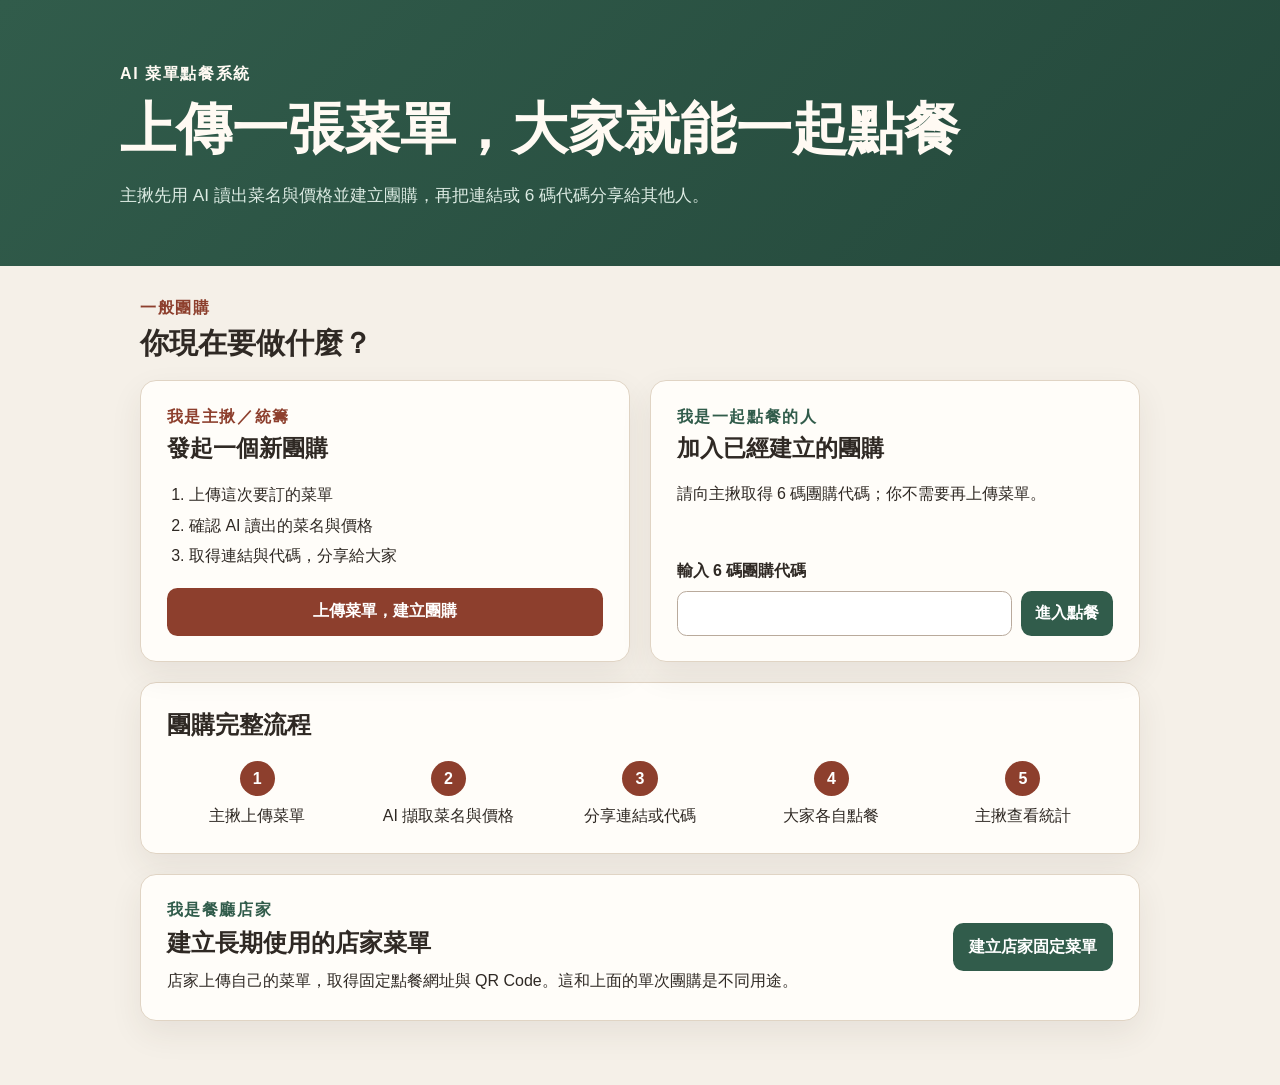
==== frontend/index.html @ 34c6fdcf "Prepare AI menu ordering app for deployment" ====
<!doctype html>
<html lang="zh-Hant">
  <head>
    <meta charset="utf-8">
    <meta name="viewport" content="width=device-width, initial-scale=1">
    <meta name="description" content="上傳菜單建立團購，或使用代碼加入點餐">
    <title>AI 菜單點餐系統</title>
    <link rel="stylesheet" href="/frontend/home.css">
    <script src="/frontend/home.js" defer></script>
  </head>
  <body>
    <header class="hero">
      <div class="hero-inner">
        <p class="eyebrow">AI 菜單點餐系統</p>
        <h1>上傳一張菜單，大家就能一起點餐</h1>
        <p>主揪先用 AI 讀出菜名與價格並建立團購，再把連結或 6 碼代碼分享給其他人。</p>
      </div>
    </header>

    <main class="page-shell">
      <section class="start-section" aria-labelledby="start-title">
        <div class="section-heading">
          <p>一般團購</p>
          <h2 id="start-title">你現在要做什麼？</h2>
        </div>

        <div class="mode-grid">
          <article class="mode-card organizer-card">
            <p class="mode-label">我是主揪／統籌</p>
            <h3>發起一個新團購</h3>
            <ol class="mini-flow">
              <li>上傳這次要訂的菜單</li>
              <li>確認 AI 讀出的菜名與價格</li>
              <li>取得連結與代碼，分享給大家</li>
            </ol>
            <a class="primary-action" href="/upload?mode=group">上傳菜單，建立團購</a>
          </article>

          <article id="join-group" class="mode-card participant-card">
            <p class="mode-label">我是一起點餐的人</p>
            <h3>加入已經建立的團購</h3>
            <p>請向主揪取得 6 碼團購代碼；你不需要再上傳菜單。</p>
            <form id="quick-join-form" class="quick-join" novalidate>
              <label for="quick-group-code">輸入 6 碼團購代碼</label>
              <div>
                <input id="quick-group-code" maxlength="6" autocomplete="off" required>
                <button type="submit">進入點餐</button>
              </div>
              <p id="quick-join-status" role="status" hidden></p>
            </form>
          </article>
        </div>
      </section>

      <section class="shared-flow" aria-labelledby="group-flow-title">
        <h2 id="group-flow-title">團購完整流程</h2>
        <div class="flow-steps">
          <p><strong>1</strong><span>主揪上傳菜單</span></p>
          <p><strong>2</strong><span>AI 擷取菜名與價格</span></p>
          <p><strong>3</strong><span>分享連結或代碼</span></p>
          <p><strong>4</strong><span>大家各自點餐</span></p>
          <p><strong>5</strong><span>主揪查看統計</span></p>
        </div>
      </section>

      <section class="store-section" aria-labelledby="store-title">
        <div>
          <p class="mode-label">我是餐廳店家</p>
          <h2 id="store-title">建立長期使用的店家菜單</h2>
          <p>店家上傳自己的菜單，取得固定點餐網址與 QR Code。這和上面的單次團購是不同用途。</p>
        </div>
        <a class="store-action" href="/upload?mode=store">建立店家固定菜單</a>
      </section>

    </main>
  </body>
</html>
---- frontend/home.css ----
:root {
  color-scheme: light;
  font-family: "Microsoft JhengHei", sans-serif;
  color: #2f2924;
  background: #f5f0e8;
}

* { box-sizing: border-box; }
body { margin: 0; min-height: 100vh; }

.hero {
  padding: 4rem 1.25rem 3.5rem;
  color: #fffaf3;
  background: linear-gradient(135deg, #315c4b, #24483b);
}

.hero-inner,
.page-shell { width: min(100%, 1040px); margin: 0 auto; }
.hero h1, .hero p { margin: 0; }
.hero h1 { margin: 0.45rem 0 0.8rem; font-size: clamp(2rem, 6vw, 3.5rem); }
.hero p:last-child { max-width: 720px; color: #dcebe3; font-size: 1.08rem; line-height: 1.7; }

.eyebrow,
.mode-label,
.section-heading p { font-weight: 900; letter-spacing: 0.1em; }
.page-shell { padding: 2rem 1.25rem 4rem; }
.section-heading { margin-bottom: 1rem; }
.section-heading p, .section-heading h2 { margin: 0; }
.section-heading p { color: #8d3f2d; }
.section-heading h2 { margin-top: 0.3rem; font-size: 1.8rem; }

.mode-grid { display: grid; grid-template-columns: repeat(2, minmax(0, 1fr)); gap: 1.25rem; }
.mode-card,
.shared-flow,
.store-section {
  padding: 1.6rem;
  border: 1px solid #e0d4c4;
  border-radius: 1rem;
  background: #fffdf9;
  box-shadow: 0 0.8rem 2rem rgba(70, 45, 32, 0.08);
}

.mode-card { display: flex; flex-direction: column; }
.mode-card h3, .mode-label { margin: 0; }
.mode-card h3 { margin-top: 0.35rem; font-size: 1.45rem; }
.mode-card > p:not(.mode-label) { line-height: 1.7; }
.organizer-card .mode-label { color: #8d3f2d; }
.participant-card .mode-label, .store-section .mode-label { color: #315c4b; }
.mini-flow { flex: 1; padding-left: 1.4rem; line-height: 1.9; }

.primary-action,
.store-action,
.quick-join button {
  border: 0;
  border-radius: 0.65rem;
  color: #fff;
  font: inherit;
  font-weight: 900;
  text-align: center;
  text-decoration: none;
  cursor: pointer;
}
.primary-action { display: block; padding: 0.85rem 1rem; background: #8d3f2d; }

.quick-join { display: grid; gap: 0.55rem; margin-top: auto; }
.quick-join label { font-weight: 900; }
.quick-join > div { display: grid; grid-template-columns: minmax(0, 1fr) auto; gap: 0.55rem; }
.quick-join input { min-width: 0; min-height: 2.8rem; border: 1px solid #b9aa9c; border-radius: 0.6rem; padding: 0.6rem 0.75rem; font: inherit; text-transform: uppercase; }
.quick-join input:focus { border-color: #315c4b; outline: 3px solid rgba(49, 92, 75, 0.17); }
.quick-join button { padding: 0.65rem 0.9rem; background: #315c4b; }
.quick-join p { margin: 0; color: #a02f23; font-weight: 700; }

.shared-flow { margin-top: 1.25rem; }
.shared-flow h2 { margin-top: 0; }
.flow-steps { display: grid; grid-template-columns: repeat(5, minmax(0, 1fr)); gap: 0.65rem; }
.flow-steps p { display: grid; gap: 0.5rem; margin: 0; text-align: center; line-height: 1.45; }
.flow-steps strong { display: grid; place-items: center; width: 2.2rem; height: 2.2rem; margin: 0 auto; border-radius: 50%; color: #fff; background: #8d3f2d; }

.store-section { display: grid; grid-template-columns: minmax(0, 1fr) auto; align-items: center; gap: 1.5rem; margin-top: 1.25rem; }
.store-section h2, .store-section p { margin: 0; }
.store-section h2 { margin: 0.35rem 0 0.55rem; }
.store-section p:last-child { max-width: 680px; line-height: 1.65; }
.store-action { padding: 0.85rem 1rem; background: #315c4b; }
@media (max-width: 760px) {
  .mode-grid, .store-section { grid-template-columns: 1fr; }
  .flow-steps { grid-template-columns: 1fr; }
  .flow-steps p { grid-template-columns: auto 1fr; align-items: center; text-align: left; }
  .flow-steps strong { margin: 0; }
  .hero { padding-top: 3rem; }
}

@media (max-width: 420px) {
  .quick-join > div { grid-template-columns: 1fr; }
}
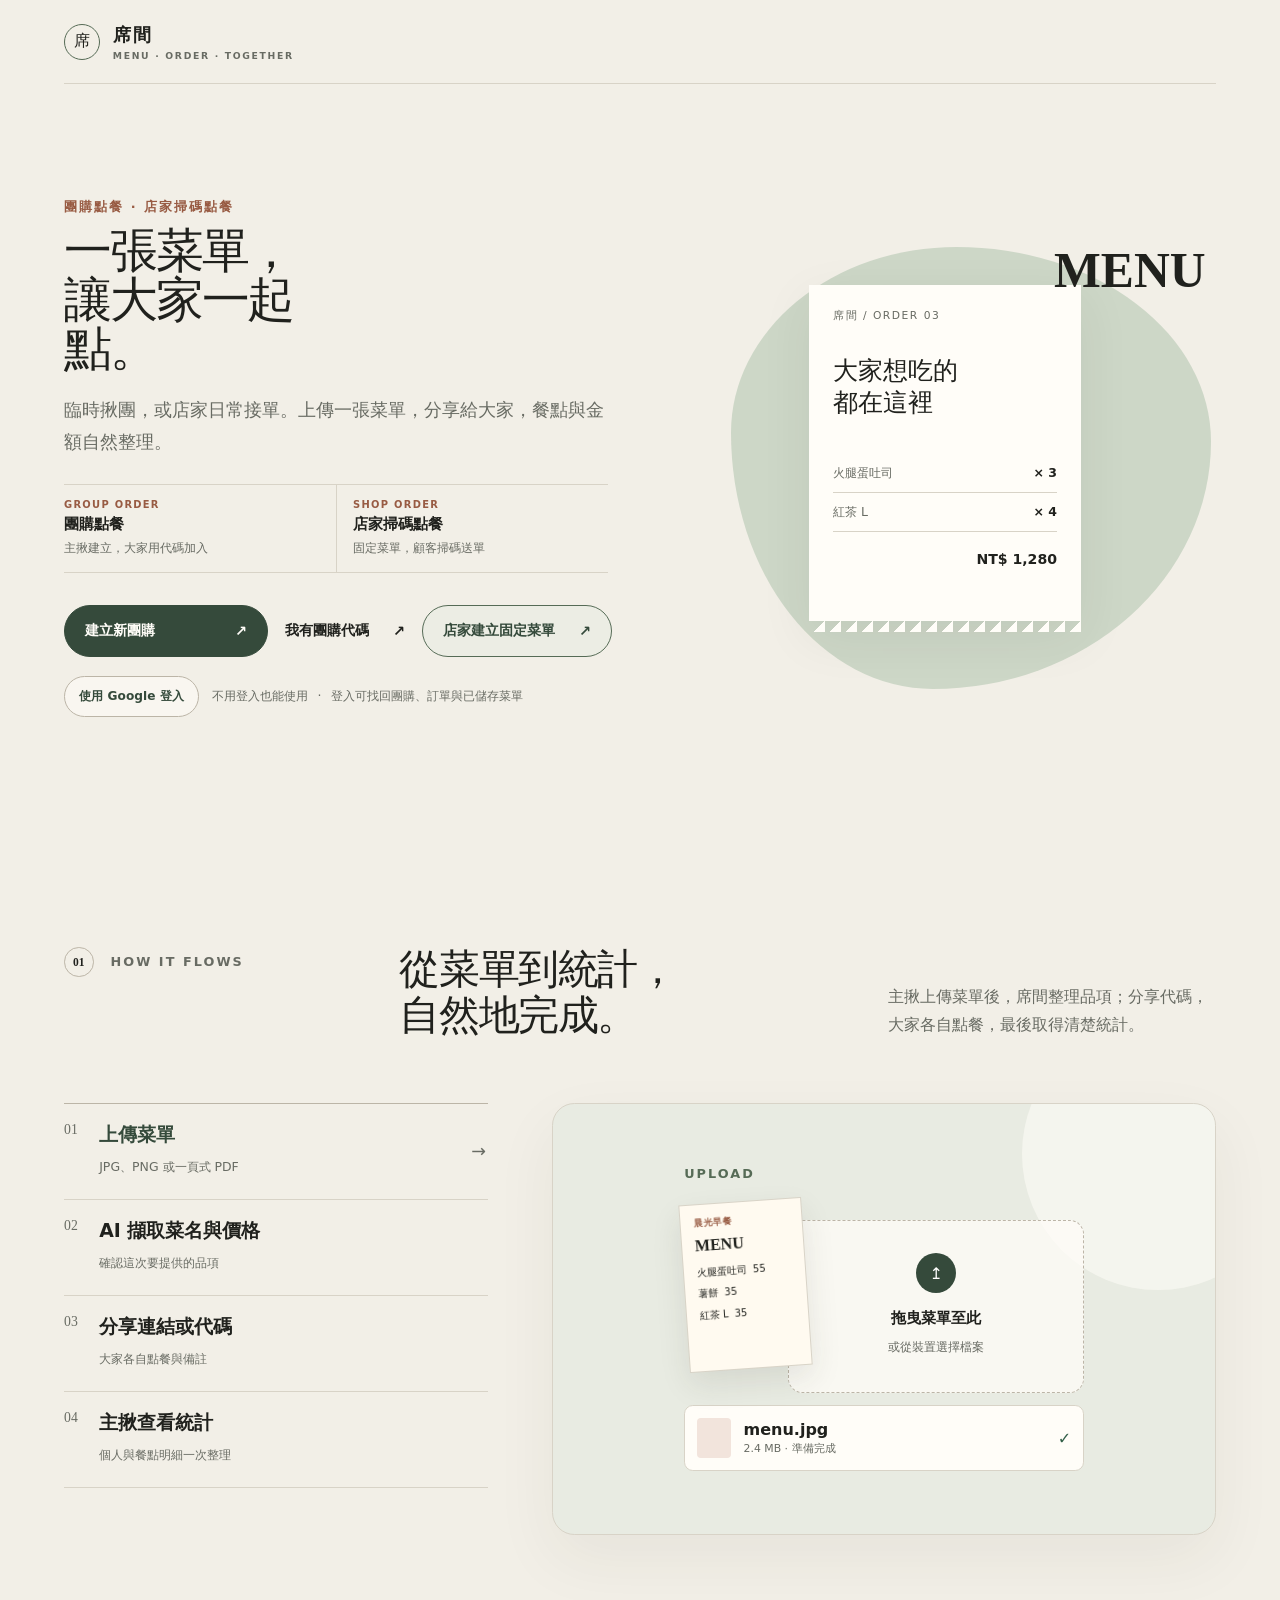
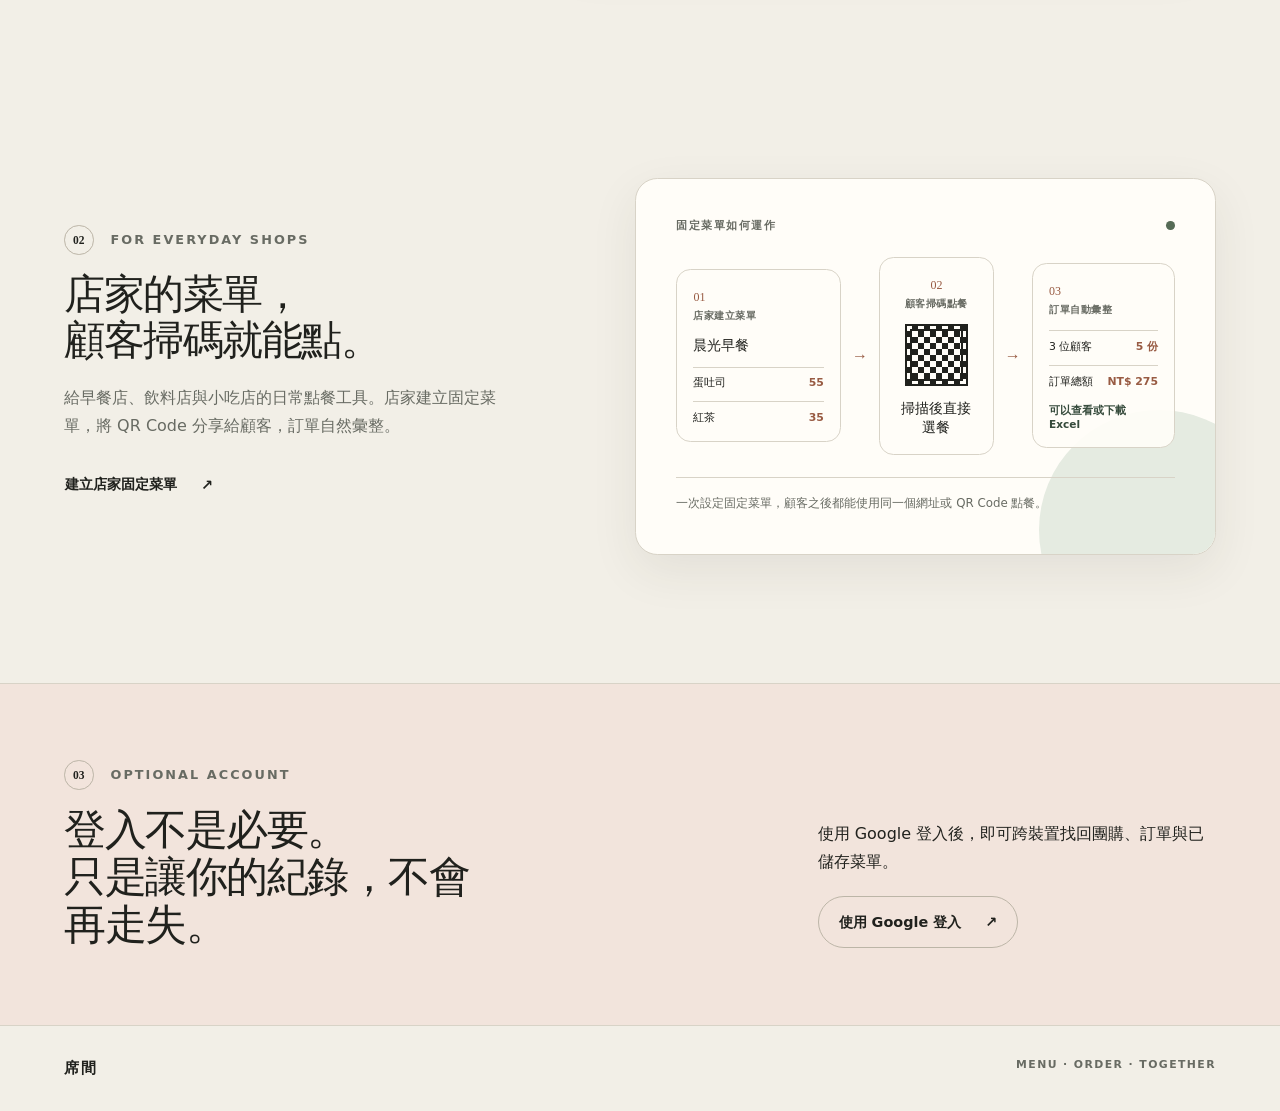
==== commit 48e5136d: "Add optional accounts and brand experience" ====
--- a/frontend/index.html
+++ b/frontend/index.html
@@ -3,75 +3,223 @@
   <head>
     <meta charset="utf-8">
     <meta name="viewport" content="width=device-width, initial-scale=1">
-    <meta name="description" content="上傳菜單建立團購，或使用代碼加入點餐">
-    <title>AI 菜單點餐系統</title>
-    <link rel="stylesheet" href="/frontend/home.css">
-    <script src="/frontend/home.js" defer></script>
+    <meta name="description" content="席間：上傳菜單建立團購，或使用代碼加入點餐">
+    <title>席間｜MENU · ORDER · TOGETHER</title>
+    <link rel="stylesheet" href="/frontend/design-system.css?v=20260811-1">
+    <link rel="stylesheet" href="/frontend/home.css?v=20260811-5">
+    <script src="/frontend/home.js?v=20260811-3" defer></script>
+    <script src="/frontend/auth.js?v=20260811-1" type="module"></script>
   </head>
   <body>
-    <header class="hero">
-      <div class="hero-inner">
-        <p class="eyebrow">AI 菜單點餐系統</p>
-        <h1>上傳一張菜單，大家就能一起點餐</h1>
-        <p>主揪先用 AI 讀出菜名與價格並建立團購，再把連結或 6 碼代碼分享給其他人。</p>
+    <header class="home-hero">
+      <nav class="home-nav ds-container" aria-label="首頁導覽">
+        <a class="brand" href="/" aria-label="席間首頁">
+          <span class="brand-mark" aria-hidden="true">席</span>
+          <span class="brand-name">席間<small>MENU · ORDER · TOGETHER</small></span>
+        </a>
+        <div id="auth-nav" class="auth-nav" aria-label="帳號功能" hidden>
+          <button id="auth-open-button" class="nav-link auth-button" type="button">登入</button>
+          <div id="auth-user-menu" class="auth-user-menu" hidden>
+            <span id="auth-user-name"></span>
+            <a class="nav-link" href="/me/groups">我的團購</a>
+            <a class="nav-link" href="/me/orders">我的訂單</a>
+            <a class="nav-link" href="/me/menus">我的菜單</a>
+            <button id="auth-sign-out-button" class="nav-link auth-button" type="button">登出</button>
+          </div>
+        </div>
+      </nav>
+
+      <div class="hero-stage ds-container">
+        <div class="hero-copy reveal">
+          <p class="eyebrow">團購點餐 · 店家掃碼點餐</p>
+          <h1>一張菜單，<br>讓大家一起點。</h1>
+          <p class="hero-lead">臨時揪團，或店家日常接單。上傳一張菜單，分享給大家，餐點與金額自然整理。</p>
+          <div class="hero-use-cases" aria-label="席間的兩種使用方式">
+            <p><span>GROUP ORDER</span><strong>團購點餐</strong><small>主揪建立，大家用代碼加入</small></p>
+            <p><span>SHOP ORDER</span><strong>店家掃碼點餐</strong><small>固定菜單，顧客掃碼送單</small></p>
+          </div>
+          <div class="hero-actions">
+            <a class="cta primary" data-magnetic href="/upload?mode=group">
+              <span>建立新團購</span><i aria-hidden="true">↗</i>
+            </a>
+            <button class="cta text-link" type="button" data-open-join><span>我有團購代碼</span><i aria-hidden="true">↗</i></button>
+            <a class="cta store-entry" href="/upload?mode=store"><span>店家建立固定菜單</span><i aria-hidden="true">↗</i></a>
+          </div>
+          <span class="organizer-label">我是主揪／統籌</span>
+          <div class="hero-account-row">
+            <button class="hero-login-trigger" type="button" data-open-auth>使用 Google 登入</button>
+            <p class="account-hint">不用登入也能使用 <span aria-hidden="true">·</span> 登入可找回團購、訂單與已儲存菜單</p>
+          </div>
+        </div>
+
+        <div class="hero-orbit" aria-hidden="true" data-parallax-root>
+          <div class="organic-shape" data-depth="0.35"></div>
+          <div class="receipt" data-depth="0.75">
+            <p>席間 / ORDER 03</p>
+            <strong>大家想吃的<br>都在這裡</strong>
+            <span class="receipt-row">火腿蛋吐司 <b>× 3</b></span>
+            <span class="receipt-row">紅茶 L <b>× 4</b></span>
+            <span class="receipt-total">NT$ 1,280</span>
+          </div>
+          <span class="orbit-word word-menu" data-depth="0.95">MENU</span>
+        </div>
       </div>
     </header>
 
-    <main class="page-shell">
-      <section class="start-section" aria-labelledby="start-title">
+    <main>
+      <section class="process ds-container reveal" aria-labelledby="process-title">
         <div class="section-heading">
-          <p>一般團購</p>
-          <h2 id="start-title">你現在要做什麼？</h2>
-        </div>
-
-        <div class="mode-grid">
-          <article class="mode-card organizer-card">
-            <p class="mode-label">我是主揪／統籌</p>
-            <h3>發起一個新團購</h3>
-            <ol class="mini-flow">
-              <li>上傳這次要訂的菜單</li>
-              <li>確認 AI 讀出的菜名與價格</li>
-              <li>取得連結與代碼，分享給大家</li>
-            </ol>
-            <a class="primary-action" href="/upload?mode=group">上傳菜單，建立團購</a>
-          </article>
-
-          <article id="join-group" class="mode-card participant-card">
-            <p class="mode-label">我是一起點餐的人</p>
-            <h3>加入已經建立的團購</h3>
-            <p>請向主揪取得 6 碼團購代碼；你不需要再上傳菜單。</p>
-            <form id="quick-join-form" class="quick-join" novalidate>
-              <label for="quick-group-code">輸入 6 碼團購代碼</label>
-              <div>
-                <input id="quick-group-code" maxlength="6" autocomplete="off" required>
-                <button type="submit">進入點餐</button>
-              </div>
-              <p id="quick-join-status" role="status" hidden></p>
-            </form>
-          </article>
+          <p class="section-index"><span>01</span> HOW IT FLOWS</p>
+          <h2 id="process-title">從菜單到統計，<br>自然地完成。</h2>
+          <p>主揪上傳菜單後，席間整理品項；分享代碼，大家各自點餐，最後取得清楚統計。</p>
+        </div>
+
+        <div class="flow-experience">
+          <div class="flow-tabs" role="tablist" aria-label="團購建立流程">
+            <button id="flow-tab-1" class="flow-tab is-active" type="button" role="tab" aria-selected="true" aria-controls="flow-panel-1" data-flow-step="1">
+              <span>01</span><strong>上傳菜單</strong><small>JPG、PNG 或一頁式 PDF</small>
+            </button>
+            <button id="flow-tab-2" class="flow-tab" type="button" role="tab" aria-selected="false" aria-controls="flow-panel-2" data-flow-step="2" tabindex="-1">
+              <span>02</span><strong>AI 擷取菜名與價格</strong><small>確認這次要提供的品項</small>
+            </button>
+            <button id="flow-tab-3" class="flow-tab" type="button" role="tab" aria-selected="false" aria-controls="flow-panel-3" data-flow-step="3" tabindex="-1">
+              <span>03</span><strong>分享連結或代碼</strong><small>大家各自點餐與備註</small>
+            </button>
+            <button id="flow-tab-4" class="flow-tab" type="button" role="tab" aria-selected="false" aria-controls="flow-panel-4" data-flow-step="4" tabindex="-1">
+              <span>04</span><strong>主揪查看統計</strong><small>個人與餐點明細一次整理</small>
+            </button>
+          </div>
+
+          <div class="flow-preview" aria-live="polite">
+            <article id="flow-panel-1" class="flow-panel is-active" role="tabpanel" aria-labelledby="flow-tab-1" data-flow-panel="1">
+              <p class="preview-label">UPLOAD</p>
+              <div class="demo-upload-stage">
+                <div class="virtual-menu virtual-menu--incoming">
+                  <small>晨光早餐</small>
+                  <strong>MENU</strong>
+                  <span>火腿蛋吐司&nbsp;&nbsp;55</span>
+                  <span>薯餅&nbsp;&nbsp;35</span>
+                  <span>紅茶 L&nbsp;&nbsp;35</span>
+                </div>
+                <div class="mini-drop">
+                  <span class="mini-file-icon" aria-hidden="true">↥</span>
+                  <strong>拖曳菜單至此</strong>
+                  <span>或從裝置選擇檔案</span>
+                </div>
+              </div>
+              <div class="mini-file"><i aria-hidden="true"></i><span><strong>menu.jpg</strong><small>2.4 MB · 準備完成</small></span><b>✓</b></div>
+            </article>
+
+            <article id="flow-panel-2" class="flow-panel" role="tabpanel" aria-labelledby="flow-tab-2" data-flow-panel="2" hidden>
+              <p class="preview-label">MENU, SORTED</p>
+              <div class="recognition-demo">
+                <div class="virtual-menu virtual-menu--scan">
+                  <small>晨光早餐</small><strong>MENU</strong>
+                  <span>火腿蛋吐司&nbsp;&nbsp;55</span><span>薯餅&nbsp;&nbsp;35</span><span>紅茶 L&nbsp;&nbsp;35</span>
+                  <i aria-hidden="true"></i>
+                </div>
+                <div class="mini-menu">
+                  <strong>早餐</strong>
+                  <p><span>火腿蛋吐司</span><b>NT$ 55</b></p>
+                  <p><span>薯餅</span><b>NT$ 35</b></p>
+                  <p><span>紅茶 L</span><b>NT$ 35</b></p>
+                </div>
+              </div>
+              <span class="preview-status"><i aria-hidden="true"></i><span class="status-reading">擷取中</span><span class="status-done">整理完成</span></span>
+            </article>
+
+            <article id="flow-panel-3" class="flow-panel" role="tabpanel" aria-labelledby="flow-tab-3" data-flow-panel="3" hidden>
+              <p class="preview-label">READY TO SHARE</p>
+              <div class="mini-share">
+                <div><small>團購代碼</small><strong>AB12CD</strong><button class="demo-copy" type="button" data-demo-copy>複製分享連結</button></div>
+                <div class="mini-qr" aria-label="QR Code 示意圖"><i></i><i></i><i></i><i></i><i></i><i></i><i></i><i></i><i></i></div>
+              </div>
+              <p class="share-note">一個代碼，讓每個人從自己的手機加入。</p>
+            </article>
+
+            <article id="flow-panel-4" class="flow-panel" role="tabpanel" aria-labelledby="flow-tab-4" data-flow-panel="4" hidden>
+              <p class="preview-label">ORDER SUMMARY</p>
+              <div class="mini-metrics">
+                <p><strong>12</strong><span>PEOPLE</span></p>
+                <p><strong>23</strong><span>ITEMS</span></p>
+                <p><strong>1,860</strong><span>NT$</span></p>
+              </div>
+              <div class="mini-summary"><p><span>火腿蛋吐司</span><b>6</b></p><p><span>紅茶</span><b>9</b></p><p><span>薯餅</span><b>4</b></p></div>
+            </article>
+          </div>
         </div>
       </section>
 
-      <section class="shared-flow" aria-labelledby="group-flow-title">
-        <h2 id="group-flow-title">團購完整流程</h2>
-        <div class="flow-steps">
-          <p><strong>1</strong><span>主揪上傳菜單</span></p>
-          <p><strong>2</strong><span>AI 擷取菜名與價格</span></p>
-          <p><strong>3</strong><span>分享連結或代碼</span></p>
-          <p><strong>4</strong><span>大家各自點餐</span></p>
-          <p><strong>5</strong><span>主揪查看統計</span></p>
+      <section class="store-section ds-container reveal" aria-labelledby="store-title">
+        <div class="store-copy">
+          <p class="section-index"><span>02</span> FOR EVERYDAY SHOPS</p>
+          <h2 id="store-title">店家的菜單，<br>顧客掃碼就能點。</h2>
+          <p>給早餐店、飲料店與小吃店的日常點餐工具。店家建立固定菜單，將 QR Code 分享給顧客，訂單自然彙整。</p>
+          <a class="cta text-link" href="/upload?mode=store"><span>建立店家固定菜單</span><i aria-hidden="true">↗</i></a>
+        </div>
+        <div class="store-mockup" data-spatial-root aria-label="店家先建立固定菜單，顧客掃碼點餐，系統再彙整訂單的流程示意">
+          <div class="store-mockup-head"><span>固定菜單如何運作</span><i aria-hidden="true"></i></div>
+          <div class="store-journey">
+            <article class="store-step store-step-menu" data-depth="0.35">
+              <span>01</span><small>店家建立菜單</small>
+              <strong>晨光早餐</strong>
+              <p><i>蛋吐司</i><b>55</b></p><p><i>紅茶</i><b>35</b></p>
+            </article>
+            <span class="store-flow-arrow" aria-hidden="true">→</span>
+            <article class="store-step store-step-scan" data-depth="0.65">
+              <span>02</span><small>顧客掃碼點餐</small>
+              <div class="store-qr" aria-hidden="true"></div>
+              <strong>掃描後直接選餐</strong>
+            </article>
+            <span class="store-flow-arrow" aria-hidden="true">→</span>
+            <article class="store-step store-step-orders" data-depth="0.9">
+              <span>03</span><small>訂單自動彙整</small>
+              <p><i>3 位顧客</i><b>5 份</b></p>
+              <p><i>訂單總額</i><b>NT$ 275</b></p>
+              <strong>可以查看或下載 Excel</strong>
+            </article>
+          </div>
+          <p class="store-stage-caption">一次設定固定菜單，顧客之後都能使用同一個網址或 QR Code 點餐。</p>
         </div>
       </section>
 
-      <section class="store-section" aria-labelledby="store-title">
-        <div>
-          <p class="mode-label">我是餐廳店家</p>
-          <h2 id="store-title">建立長期使用的店家菜單</h2>
-          <p>店家上傳自己的菜單，取得固定點餐網址與 QR Code。這和上面的單次團購是不同用途。</p>
-        </div>
-        <a class="store-action" href="/upload?mode=store">建立店家固定菜單</a>
+      <section class="account-value reveal">
+        <div class="ds-container account-layout">
+          <div>
+            <p class="section-index"><span>03</span> OPTIONAL ACCOUNT</p>
+            <h2>登入不是必要。<br>只是讓你的紀錄，不會再走失。</h2>
+          </div>
+          <div class="account-detail">
+            <p>使用 Google 登入後，即可跨裝置找回團購、訂單與已儲存菜單。</p>
+            <button class="cta account-login-trigger" type="button" data-open-auth><span>使用 Google 登入</span><i aria-hidden="true">↗</i></button>
+          </div>
+        </div>
       </section>
-
     </main>
+
+    <footer class="home-footer ds-container">
+      <span>席間</span><span>MENU · ORDER · TOGETHER</span>
+    </footer>
+
+    <dialog id="quick-join-dialog" class="quick-join-dialog" aria-labelledby="quick-join-title">
+      <form method="dialog"><button class="dialog-close" aria-label="關閉團購代碼輸入視窗" value="cancel">×</button></form>
+      <p class="section-kicker">JOIN A GROUP</p>
+      <h2 id="quick-join-title">輸入代碼，直接點餐。</h2>
+      <p>我是一起點餐的人，不需要再次上傳菜單。</p>
+      <form id="quick-join-form" class="quick-join" novalidate>
+        <label for="quick-group-code">6 碼團購代碼</label>
+        <div><input id="quick-group-code" maxlength="6" autocomplete="off" required placeholder="例如 KF3DYZ"><button type="submit">進入團購 <span aria-hidden="true">↗</span></button></div>
+        <p id="quick-join-status" role="status" hidden></p>
+      </form>
+    </dialog>
+
+    <dialog id="auth-dialog" class="auth-dialog" aria-labelledby="auth-dialog-title">
+      <form method="dialog"><button class="auth-dialog-close" aria-label="關閉登入視窗" value="cancel">×</button></form>
+      <p class="section-kicker">WELCOME BACK</p>
+      <h2 id="auth-dialog-title">登入帳號</h2>
+      <p>登入後可跨裝置找回資料；現在不登入也能繼續使用原本功能。</p>
+      <button id="auth-google-button" class="google-sign-in" type="button">使用 Google 帳號繼續</button>
+      <p id="auth-status" class="auth-status" role="status" hidden></p>
+    </dialog>
   </body>
 </html>
--- a/frontend/design-system.css
+++ b/frontend/design-system.css
@@ -0,0 +1,96 @@
+:root {
+  color-scheme: light;
+  --color-bg: #f2efe7;
+  --color-surface: #faf8f2;
+  --color-surface-raised: #fffdf8;
+  --color-text: #20211d;
+  --color-muted: #686b63;
+  --color-line: #d8d3c7;
+  --color-line-strong: #bcb5a7;
+  --color-accent: #566b56;
+  --color-accent-strong: #354a3b;
+  --color-accent-soft: #e5ebe1;
+  --color-warm: #985b43;
+  --color-warm-soft: #f2e4dc;
+  --color-danger: #9a3f34;
+  --color-success: #315f48;
+  --font-sans: "Microsoft JhengHei", "PingFang TC", system-ui, sans-serif;
+  --font-serif: Georgia, "Noto Serif TC", serif;
+  --text-display: clamp(2.65rem, 8vw, 6.5rem);
+  --text-heading: clamp(2rem, 5vw, 3.6rem);
+  --text-title: clamp(1.35rem, 3vw, 1.8rem);
+  --text-body: 1rem;
+  --text-caption: 0.82rem;
+  --space-1: 0.25rem;
+  --space-2: 0.5rem;
+  --space-3: 0.75rem;
+  --space-4: 1rem;
+  --space-5: 1.5rem;
+  --space-6: 2rem;
+  --space-7: 3rem;
+  --space-8: 4.5rem;
+  --radius-sm: 0.55rem;
+  --radius-md: 0.9rem;
+  --radius-lg: 1.4rem;
+  --radius-pill: 999px;
+  --shadow-soft: 0 1rem 3rem rgba(49, 45, 37, 0.08);
+  --container: 72rem;
+  --container-narrow: 54rem;
+  --page-padding: clamp(1rem, 4vw, 2.5rem);
+  --motion-fast: 140ms;
+  --motion-normal: 280ms;
+  --motion-slow: 760ms;
+  --ease-standard: cubic-bezier(0.2, 0.75, 0.25, 1);
+  font-family: var(--font-sans);
+  color: var(--color-text);
+  background: var(--color-bg);
+}
+
+*, *::before, *::after { box-sizing: border-box; }
+html { scroll-behavior: smooth; }
+body { margin: 0; min-height: 100vh; background: var(--color-bg); }
+button, input, select, textarea { font: inherit; }
+button, a, input, select, textarea { -webkit-tap-highlight-color: transparent; }
+:focus-visible { outline: 3px solid color-mix(in srgb, var(--color-accent) 65%, white); outline-offset: 3px; }
+[hidden] { display: none !important; }
+
+.ds-container { width: min(100% - (2 * var(--page-padding)), var(--container)); margin-inline: auto; }
+.ds-container--narrow { max-width: var(--container-narrow); }
+.ds-surface, .ds-card { border: 1px solid var(--color-line); background: var(--color-surface); }
+.ds-surface { border-radius: var(--radius-lg); padding: clamp(1.25rem, 4vw, 2.5rem); }
+.ds-card { border-radius: var(--radius-md); padding: var(--space-5); }
+.ds-badge { display: inline-flex; align-items: center; min-height: 1.8rem; padding: 0.2rem 0.7rem; border-radius: var(--radius-pill); color: var(--color-accent-strong); background: var(--color-accent-soft); font-size: var(--text-caption); font-weight: 800; }
+
+.ds-button { display: inline-flex; align-items: center; justify-content: center; min-height: 2.9rem; border: 1px solid transparent; border-radius: var(--radius-pill); padding: 0.65rem 1.15rem; font-weight: 800; line-height: 1.2; text-align: center; text-decoration: none; cursor: pointer; transition: transform var(--motion-fast) var(--ease-standard), background var(--motion-fast), border-color var(--motion-fast); }
+.ds-button:hover { transform: translateY(-1px); }
+.ds-button--primary { color: #fffdf8; background: var(--color-accent-strong); }
+.ds-button--secondary { color: var(--color-text); border-color: var(--color-line-strong); background: transparent; }
+.ds-button--warm { color: #fff; background: var(--color-warm); }
+.ds-button:disabled, .ds-field:disabled { opacity: 0.55; cursor: not-allowed; transform: none; }
+
+.ds-field { width: 100%; min-height: 3rem; border: 1px solid var(--color-line-strong); border-radius: var(--radius-sm); padding: 0.7rem 0.85rem; color: var(--color-text); background: var(--color-surface-raised); transition: border-color var(--motion-fast), box-shadow var(--motion-fast); }
+.ds-field:focus { border-color: var(--color-accent); box-shadow: 0 0 0 3px color-mix(in srgb, var(--color-accent) 16%, transparent); outline: 0; }
+textarea.ds-field { min-height: 7rem; resize: vertical; }
+.ds-label { display: block; margin-bottom: var(--space-2); font-weight: 800; }
+
+.ds-nav { display: flex; align-items: center; justify-content: space-between; gap: var(--space-4); min-height: 4rem; }
+.ds-modal { width: min(calc(100% - 2rem), 32rem); border: 1px solid var(--color-line); border-radius: var(--radius-lg); padding: var(--space-6); color: var(--color-text); background: var(--color-surface-raised); box-shadow: var(--shadow-soft); }
+.ds-modal::backdrop { background: rgba(24, 25, 21, 0.5); }
+.ds-toast, .ds-state { border-radius: var(--radius-md); padding: var(--space-4); }
+.ds-toast { position: fixed; right: var(--page-padding); bottom: var(--page-padding); z-index: 50; max-width: min(24rem, calc(100% - 2rem)); box-shadow: var(--shadow-soft); background: var(--color-surface-raised); }
+.ds-state--success { color: var(--color-success); background: #e4f0e8; }
+.ds-state--error { color: var(--color-danger); background: #f5e4e0; }
+.ds-empty { padding: var(--space-7) var(--space-5); text-align: center; color: var(--color-muted); }
+.ds-loading { display: inline-flex; align-items: center; gap: var(--space-3); color: var(--color-muted); }
+.ds-loading::before { width: 1rem; height: 1rem; border: 2px solid var(--color-line); border-top-color: var(--color-accent); border-radius: 50%; content: ""; animation: ds-spin 700ms linear infinite; }
+@keyframes ds-spin { to { transform: rotate(1turn); } }
+
+@media (max-width: 680px) {
+  .ds-button { width: 100%; min-height: 3.1rem; }
+  .ds-toast { left: 1rem; right: 1rem; }
+}
+
+@media (prefers-reduced-motion: reduce) {
+  html { scroll-behavior: auto; }
+  *, *::before, *::after { scroll-behavior: auto !important; animation-duration: 0.01ms !important; animation-iteration-count: 1 !important; transition-duration: 0.01ms !important; }
+}
--- a/frontend/home.css
+++ b/frontend/home.css
@@ -1,94 +1,1002 @@
-:root {
-  color-scheme: light;
-  font-family: "Microsoft JhengHei", sans-serif;
-  color: #2f2924;
-  background: #f5f0e8;
-}
-
-* { box-sizing: border-box; }
-body { margin: 0; min-height: 100vh; }
-
-.hero {
-  padding: 4rem 1.25rem 3.5rem;
-  color: #fffaf3;
-  background: linear-gradient(135deg, #315c4b, #24483b);
-}
-
-.hero-inner,
-.page-shell { width: min(100%, 1040px); margin: 0 auto; }
-.hero h1, .hero p { margin: 0; }
-.hero h1 { margin: 0.45rem 0 0.8rem; font-size: clamp(2rem, 6vw, 3.5rem); }
-.hero p:last-child { max-width: 720px; color: #dcebe3; font-size: 1.08rem; line-height: 1.7; }
-
-.eyebrow,
-.mode-label,
-.section-heading p { font-weight: 900; letter-spacing: 0.1em; }
-.page-shell { padding: 2rem 1.25rem 4rem; }
-.section-heading { margin-bottom: 1rem; }
-.section-heading p, .section-heading h2 { margin: 0; }
-.section-heading p { color: #8d3f2d; }
-.section-heading h2 { margin-top: 0.3rem; font-size: 1.8rem; }
-
-.mode-grid { display: grid; grid-template-columns: repeat(2, minmax(0, 1fr)); gap: 1.25rem; }
-.mode-card,
-.shared-flow,
-.store-section {
-  padding: 1.6rem;
-  border: 1px solid #e0d4c4;
-  border-radius: 1rem;
-  background: #fffdf9;
-  box-shadow: 0 0.8rem 2rem rgba(70, 45, 32, 0.08);
-}
-
-.mode-card { display: flex; flex-direction: column; }
-.mode-card h3, .mode-label { margin: 0; }
-.mode-card h3 { margin-top: 0.35rem; font-size: 1.45rem; }
-.mode-card > p:not(.mode-label) { line-height: 1.7; }
-.organizer-card .mode-label { color: #8d3f2d; }
-.participant-card .mode-label, .store-section .mode-label { color: #315c4b; }
-.mini-flow { flex: 1; padding-left: 1.4rem; line-height: 1.9; }
-
-.primary-action,
-.store-action,
-.quick-join button {
+body {
+  overflow-x: hidden;
+  color: var(--color-text);
+  background: var(--color-bg);
+}
+
+.home-hero {
+  position: relative;
+  min-height: min(52rem, 100svh);
+  background: var(--color-bg);
+}
+
+.home-nav {
+  position: relative;
+  z-index: 10;
+  display: flex;
+  align-items: center;
+  justify-content: space-between;
+  min-height: 5.25rem;
+  border-bottom: 1px solid var(--color-line);
+}
+
+.brand {
+  display: inline-flex;
+  align-items: center;
+  gap: 0.8rem;
+  min-height: 2.75rem;
+  color: var(--color-text);
+  text-decoration: none;
+}
+
+.brand-mark {
+  display: grid;
+  place-items: center;
+  width: 2.25rem;
+  height: 2.25rem;
+  border: 1px solid var(--color-accent);
+  border-radius: 50%;
+  font-family: var(--font-serif);
+  font-size: 1rem;
+}
+
+.brand-name {
+  font-family: var(--font-serif);
+  font-size: 1.15rem;
+  font-weight: 600;
+  letter-spacing: 0.12em;
+}
+
+.brand-name small {
+  display: block;
+  margin-top: 0.15rem;
+  color: var(--color-muted);
+  font-family: var(--font-sans);
+  font-size: 0.58rem;
+  font-weight: 800;
+  letter-spacing: 0.18em;
+}
+
+.auth-nav { margin-left: auto; }
+
+.auth-user-menu {
+  display: flex;
+  align-items: center;
+  gap: 1rem;
+  font-size: 0.78rem;
+}
+
+.auth-user-menu > span {
+  max-width: 8rem;
+  overflow: hidden;
+  font-weight: 800;
+  text-overflow: ellipsis;
+  white-space: nowrap;
+}
+
+.nav-link {
+  position: relative;
+  min-height: 2.75rem;
   border: 0;
-  border-radius: 0.65rem;
-  color: #fff;
+  padding: 0.65rem 0.1rem;
+  color: var(--color-text);
+  background: transparent;
   font: inherit;
-  font-weight: 900;
-  text-align: center;
+  font-weight: 800;
   text-decoration: none;
   cursor: pointer;
 }
-.primary-action { display: block; padding: 0.85rem 1rem; background: #8d3f2d; }
-
-.quick-join { display: grid; gap: 0.55rem; margin-top: auto; }
-.quick-join label { font-weight: 900; }
-.quick-join > div { display: grid; grid-template-columns: minmax(0, 1fr) auto; gap: 0.55rem; }
-.quick-join input { min-width: 0; min-height: 2.8rem; border: 1px solid #b9aa9c; border-radius: 0.6rem; padding: 0.6rem 0.75rem; font: inherit; text-transform: uppercase; }
-.quick-join input:focus { border-color: #315c4b; outline: 3px solid rgba(49, 92, 75, 0.17); }
-.quick-join button { padding: 0.65rem 0.9rem; background: #315c4b; }
-.quick-join p { margin: 0; color: #a02f23; font-weight: 700; }
-
-.shared-flow { margin-top: 1.25rem; }
-.shared-flow h2 { margin-top: 0; }
-.flow-steps { display: grid; grid-template-columns: repeat(5, minmax(0, 1fr)); gap: 0.65rem; }
-.flow-steps p { display: grid; gap: 0.5rem; margin: 0; text-align: center; line-height: 1.45; }
-.flow-steps strong { display: grid; place-items: center; width: 2.2rem; height: 2.2rem; margin: 0 auto; border-radius: 50%; color: #fff; background: #8d3f2d; }
-
-.store-section { display: grid; grid-template-columns: minmax(0, 1fr) auto; align-items: center; gap: 1.5rem; margin-top: 1.25rem; }
-.store-section h2, .store-section p { margin: 0; }
-.store-section h2 { margin: 0.35rem 0 0.55rem; }
-.store-section p:last-child { max-width: 680px; line-height: 1.65; }
-.store-action { padding: 0.85rem 1rem; background: #315c4b; }
-@media (max-width: 760px) {
-  .mode-grid, .store-section { grid-template-columns: 1fr; }
-  .flow-steps { grid-template-columns: 1fr; }
-  .flow-steps p { grid-template-columns: auto 1fr; align-items: center; text-align: left; }
-  .flow-steps strong { margin: 0; }
-  .hero { padding-top: 3rem; }
-}
-
-@media (max-width: 420px) {
+
+.nav-link::after {
+  position: absolute;
+  right: 0;
+  bottom: 0.4rem;
+  left: 0;
+  height: 1px;
+  background: currentColor;
+  transform: scaleX(0);
+  transform-origin: right;
+  transition: transform var(--motion-normal) var(--ease-standard);
+  content: "";
+}
+
+.nav-link:hover::after,
+.nav-link:focus-visible::after {
+  transform: scaleX(1);
+  transform-origin: left;
+}
+
+.hero-stage {
+  display: grid;
+  grid-template-columns: minmax(0, 1.03fr) minmax(20rem, 0.97fr);
+  align-items: center;
+  gap: clamp(2rem, 6vw, 6rem);
+  min-height: calc(min(52rem, 100svh) - 5.25rem);
+  padding-block: clamp(3rem, 7vw, 6rem);
+}
+
+.eyebrow,
+.section-kicker,
+.section-index,
+.preview-label {
+  margin: 0;
+  color: var(--color-warm);
+  font-size: clamp(0.72rem, 1vw, 0.82rem);
+  font-weight: 900;
+  letter-spacing: 0.16em;
+}
+
+.hero-copy h1 {
+  max-width: 11ch;
+  margin: 0.7rem 0 1.3rem;
+  font-family: var(--font-serif);
+  font-size: clamp(2.55rem, 3.8vw, 3rem);
+  font-weight: 500;
+  line-height: 1.02;
+  letter-spacing: -0.045em;
+  text-wrap: balance;
+}
+
+.hero-lead {
+  max-width: 34rem;
+  margin: 0;
+  color: var(--color-muted);
+  font-size: clamp(1rem, 1.4vw, 1.1rem);
+  line-height: 1.8;
+}
+
+.hero-use-cases {
+  display: grid;
+  grid-template-columns: repeat(2, minmax(0, 1fr));
+  max-width: 34rem;
+  margin-top: 1.6rem;
+  border-block: 1px solid var(--color-line);
+}
+
+.hero-use-cases p {
+  display: grid;
+  gap: 0.25rem;
+  margin: 0;
+  padding: 0.9rem 1rem 0.9rem 0;
+}
+
+.hero-use-cases p + p {
+  border-left: 1px solid var(--color-line);
+  padding-left: 1rem;
+}
+
+.hero-use-cases span {
+  color: var(--color-warm);
+  font-size: 0.62rem;
+  font-weight: 900;
+  letter-spacing: 0.13em;
+}
+
+.hero-use-cases strong { font-size: 0.95rem; }
+.hero-use-cases small { color: var(--color-muted); font-size: 0.76rem; line-height: 1.5; }
+
+.hero-actions {
+  display: flex;
+  flex-wrap: wrap;
+  align-items: center;
+  gap: 1rem;
+  margin-top: 2rem;
+}
+
+.cta {
+  --magnetic-x: 0px;
+  --magnetic-y: 0px;
+  display: inline-flex;
+  align-items: center;
+  justify-content: space-between;
+  gap: 1.5rem;
+  min-height: 3.25rem;
+  border: 1px solid var(--color-line-strong);
+  border-radius: var(--radius-pill);
+  padding: 0.75rem 1.25rem;
+  color: var(--color-text);
+  background: transparent;
+  font: inherit;
+  font-size: 0.9rem;
+  font-weight: 900;
+  text-decoration: none;
+  transform: translate3d(var(--magnetic-x), var(--magnetic-y), 0);
+  transition: color var(--motion-fast), background var(--motion-fast), border-color var(--motion-fast), transform var(--motion-normal) var(--ease-standard);
+  cursor: pointer;
+}
+
+.cta i {
+  font-style: normal;
+  transition: transform var(--motion-normal) var(--ease-standard);
+}
+
+.cta:hover i,
+.cta:focus-visible i { transform: translate(0.18rem, -0.12rem); }
+
+.cta.primary {
+  min-width: 12.75rem;
+  color: #fffdf8;
+  border-color: var(--color-accent-strong);
+  background: var(--color-accent-strong);
+}
+
+.cta.primary:hover,
+.cta.primary:focus-visible { background: #2d4033; }
+
+.cta.store-entry {
+  color: var(--color-accent-strong);
+  border-color: var(--color-accent);
+  background: color-mix(in srgb, var(--color-accent-soft) 50%, transparent);
+}
+
+.cta.store-entry:hover,
+.cta.store-entry:focus-visible { background: var(--color-accent-soft); }
+
+.cta.text-link {
+  min-height: 2.75rem;
+  border-color: transparent;
+  border-radius: 0;
+  padding-inline: 0;
+}
+
+.cta.text-link span {
+  background: linear-gradient(currentColor, currentColor) left 100% / 0 1px no-repeat;
+  transition: background-size var(--motion-normal) var(--ease-standard);
+}
+
+.cta.text-link:hover span,
+.cta.text-link:focus-visible span { background-size: 100% 1px; }
+
+.hero-account-row {
+  display: flex;
+  align-items: center;
+  gap: 0.8rem;
+  margin-top: 1.2rem;
+}
+
+.hero-login-trigger {
+  min-height: 2.55rem;
+  border: 1px solid var(--color-line-strong);
+  border-radius: var(--radius-pill);
+  padding: 0.5rem 0.9rem;
+  color: var(--color-accent-strong);
+  background: rgba(255, 253, 248, 0.55);
+  font: inherit;
+  font-size: 0.76rem;
+  font-weight: 900;
+  cursor: pointer;
+  transition: border-color var(--motion-fast), background var(--motion-fast), transform var(--motion-fast);
+}
+
+.hero-login-trigger:hover,
+.hero-login-trigger:focus-visible { border-color: var(--color-accent); background: var(--color-surface-raised); transform: translateY(-1px); }
+
+.account-hint {
+  margin: 0;
+  color: var(--color-muted);
+  font-size: 0.78rem;
+}
+
+.organizer-label {
+  position: absolute;
+  width: 1px;
+  height: 1px;
+  overflow: hidden;
+  clip-path: inset(50%);
+  white-space: nowrap;
+}
+
+.account-hint span { margin-inline: 0.35rem; }
+
+.hero-orbit {
+  position: relative;
+  min-height: 30rem;
+  isolation: isolate;
+}
+
+.hero-orbit [data-depth] {
+  transform: translate3d(var(--ambient-x, 0), var(--ambient-y, 0), 0);
+  transition: transform 650ms var(--ease-standard);
+  will-change: transform;
+}
+
+.organic-shape {
+  position: absolute;
+  inset: 6% 1% 2% 7%;
+  z-index: -1;
+  border-radius: 47% 53% 58% 42% / 42% 44% 56% 58%;
+  background: #cdd7c7;
+  animation: breathe 8s var(--ease-standard) infinite alternate;
+}
+
+.receipt {
+  position: absolute;
+  top: 14%;
+  left: 22%;
+  width: min(17rem, 64%);
+  min-height: 21rem;
+  padding: 1.5rem;
+  background: var(--color-surface-raised);
+  box-shadow: var(--shadow-soft);
+}
+
+.receipt::after {
+  position: absolute;
+  right: 0;
+  bottom: -0.7rem;
+  left: 0;
+  height: 0.75rem;
+  background: linear-gradient(135deg, transparent 50%, var(--color-surface-raised) 51%) 0 0 / 1rem 1rem repeat-x;
+  content: "";
+}
+
+.receipt > p {
+  margin: 0 0 2rem;
+  color: var(--color-muted);
+  font-size: 0.67rem;
+  letter-spacing: 0.14em;
+}
+
+.receipt > strong {
+  display: block;
+  margin-bottom: 2.2rem;
+  font-family: var(--font-serif);
+  font-size: 1.55rem;
+  font-weight: 500;
+  line-height: 1.3;
+}
+
+.receipt-row {
+  display: flex;
+  justify-content: space-between;
+  border-bottom: 1px solid var(--color-line);
+  padding-block: 0.65rem;
+  color: var(--color-muted);
+  font-size: 0.78rem;
+}
+
+.receipt-row b { color: var(--color-text); }
+
+.receipt-total {
+  display: block;
+  margin-top: 1.2rem;
+  text-align: right;
+  font-size: 0.88rem;
+  font-weight: 900;
+}
+
+.orbit-word,
+.orbit-dot {
+  position: absolute;
+  font-weight: 900;
+}
+
+.word-menu {
+  top: 5%;
+  right: 2%;
+  font-family: var(--font-serif);
+  font-size: clamp(2.2rem, 4vw, 3.1rem);
+}
+
+.word-share {
+  right: 1%;
+  bottom: 7%;
+  color: var(--color-warm);
+  font-size: 0.72rem;
+  letter-spacing: 0.15em;
+}
+
+.orbit-dot {
+  bottom: 17%;
+  left: 3%;
+  display: grid;
+  place-items: center;
+  width: 4.25rem;
+  height: 4.25rem;
+  border-radius: 50%;
+  color: #fff;
+  background: var(--color-warm);
+  font-family: var(--font-serif);
+  font-size: 1.7rem;
+}
+
+@keyframes breathe {
+  to { border-radius: 55% 45% 42% 58% / 48% 60% 40% 52%; transform: rotate(1.5deg) scale(1.015); }
+}
+
+.process { padding-block: clamp(5.5rem, 9vw, 8rem); }
+
+.section-heading {
+  display: grid;
+  grid-template-columns: minmax(11rem, 0.65fr) minmax(18rem, 1fr) minmax(16rem, 0.75fr);
+  align-items: end;
+  gap: clamp(1.5rem, 4vw, 4rem);
+  margin-bottom: clamp(2.5rem, 5vw, 4.5rem);
+}
+
+.section-index {
+  align-self: start;
+  color: var(--color-muted);
+}
+
+.section-index span {
+  display: inline-flex;
+  align-items: center;
+  justify-content: center;
+  width: 1.85rem;
+  height: 1.85rem;
+  margin-right: 0.65rem;
+  border: 1px solid var(--color-line-strong);
+  border-radius: 50%;
+  color: var(--color-text);
+  font-family: var(--font-serif);
+  font-size: 0.72rem;
+  letter-spacing: 0;
+}
+
+.section-heading h2,
+.join-layout h2,
+.store-copy h2,
+.account-layout h2 {
+  margin: 0;
+  font-family: var(--font-serif);
+  font-size: clamp(2rem, 3.4vw, 2.55rem);
+  font-weight: 500;
+  line-height: 1.12;
+  letter-spacing: -0.035em;
+  text-wrap: balance;
+}
+
+.section-heading > p:last-child,
+.store-copy > p:not(.section-index),
+.account-detail > p {
+  margin: 0;
+  color: var(--color-muted);
+  font-size: 1rem;
+  line-height: 1.75;
+}
+
+.flow-experience {
+  display: grid;
+  grid-template-columns: minmax(18rem, 0.78fr) minmax(24rem, 1.22fr);
+  gap: clamp(2rem, 5vw, 5rem);
+  align-items: stretch;
+}
+
+.flow-tabs {
+  border-top: 1px solid var(--color-line-strong);
+}
+
+.flow-tab {
+  position: relative;
+  display: grid;
+  grid-template-columns: 2.2rem 1fr;
+  width: 100%;
+  min-height: 6rem;
+  border: 0;
+  border-bottom: 1px solid var(--color-line);
+  padding: 1.15rem 2.6rem 1.15rem 0;
+  color: var(--color-text);
+  background: transparent;
+  text-align: left;
+  cursor: pointer;
+}
+
+.flow-tab::after {
+  position: absolute;
+  top: 50%;
+  right: 0.15rem;
+  color: var(--color-muted);
+  font-size: 1.1rem;
+  opacity: 0;
+  transform: translate(-0.4rem, -50%);
+  transition: opacity var(--motion-fast), transform var(--motion-normal) var(--ease-standard);
+  content: "→";
+}
+
+.flow-tab > span {
+  grid-row: span 2;
+  color: var(--color-muted);
+  font-family: var(--font-serif);
+  font-size: 0.86rem;
+}
+
+.flow-tab strong {
+  font-size: clamp(1rem, 1.6vw, 1.18rem);
+  font-weight: 800;
+}
+
+.flow-tab small {
+  margin-top: 0.4rem;
+  color: var(--color-muted);
+  font-size: 0.78rem;
+}
+
+.flow-tab:hover,
+.flow-tab.is-active { color: var(--color-accent-strong); }
+
+.flow-tab.is-active::after,
+.flow-tab:hover::after,
+.flow-tab:focus-visible::after {
+  opacity: 1;
+  transform: translate(0, -50%);
+}
+
+.flow-preview {
+  position: relative;
+  display: grid;
+  min-height: 27rem;
+  overflow: hidden;
+  border: 1px solid var(--color-line);
+  border-radius: var(--radius-lg);
+  background: #e8ebe2;
+  box-shadow: 0 1.5rem 4rem rgba(49, 45, 37, 0.06);
+}
+
+.flow-preview::before {
+  position: absolute;
+  top: -20%;
+  right: -12%;
+  width: 17rem;
+  height: 17rem;
+  border-radius: 50%;
+  background: rgba(255, 253, 248, 0.55);
+  content: "";
+}
+
+.flow-panel {
+  position: relative;
+  z-index: 1;
+  align-self: center;
+  width: min(82%, 30rem);
+  margin: auto;
+  padding: clamp(1.5rem, 4vw, 2.5rem);
+  animation: preview-in 360ms var(--ease-standard) both;
+}
+
+@keyframes preview-in {
+  from { opacity: 0; transform: translateY(0.65rem); }
+  to { opacity: 1; transform: none; }
+}
+
+.preview-label { margin-bottom: 1.25rem; color: var(--color-accent); }
+
+.mini-drop {
+  display: grid;
+  justify-items: center;
+  border: 1px dashed var(--color-line-strong);
+  border-radius: var(--radius-md);
+  padding: 2rem 1rem;
+  background: rgba(255, 253, 248, 0.72);
+  text-align: center;
+}
+
+.demo-upload-stage {
+  position: relative;
+  min-height: 12rem;
+}
+
+.demo-upload-stage .mini-drop { position: absolute; inset: 1.2rem 0 0 26%; }
+
+.virtual-menu {
+  display: grid;
+  align-content: start;
+  gap: 0.45rem;
+  border: 1px solid var(--color-line);
+  padding: 0.8rem;
+  color: var(--color-text);
+  background: #fffaf0;
+  box-shadow: 0 0.8rem 1.8rem rgba(49, 45, 37, 0.1);
+  font-size: 0.62rem;
+}
+
+.virtual-menu small { color: var(--color-warm); font-size: 0.55rem; font-weight: 900; letter-spacing: 0.08em; }
+.virtual-menu > strong { margin-bottom: 0.25rem; font-family: var(--font-serif); font-size: 1rem; }
+.virtual-menu--incoming {
+  position: absolute;
+  top: 0;
+  left: 0;
+  z-index: 2;
+  width: 7.7rem;
+  min-height: 10.5rem;
+  transform: rotate(-4deg);
+  animation: menu-drop-in 700ms var(--ease-standard) both;
+}
+
+@keyframes menu-drop-in {
+  from { opacity: 0; transform: translate(-1.2rem, 1rem) rotate(-8deg); }
+  to { opacity: 1; transform: translate(0, 0) rotate(-4deg); }
+}
+
+.mini-file-icon {
+  display: grid;
+  place-items: center;
+  width: 2.5rem;
+  height: 2.5rem;
+  margin-bottom: 0.7rem;
+  border-radius: 50%;
+  color: #fff;
+  background: var(--color-accent-strong);
+}
+
+.mini-drop strong { font-size: 0.95rem; }
+.mini-drop > span:last-child { margin-top: 0.35rem; color: var(--color-muted); font-size: 0.75rem; }
+
+.mini-file {
+  display: grid;
+  grid-template-columns: auto 1fr auto;
+  align-items: center;
+  gap: 0.8rem;
+  margin-top: 0.75rem;
+  border: 1px solid var(--color-line);
+  border-radius: var(--radius-sm);
+  padding: 0.75rem;
+  background: var(--color-surface-raised);
+}
+
+.mini-file > i { width: 2.1rem; height: 2.5rem; border-radius: 0.25rem; background: var(--color-warm-soft); }
+.mini-file span { display: grid; gap: 0.15rem; }
+.mini-file small { color: var(--color-muted); font-size: 0.68rem; }
+.mini-file > b { color: var(--color-success); }
+
+.mini-menu {
+  border: 1px solid var(--color-line);
+  border-radius: var(--radius-md);
+  padding: 1.35rem;
+  background: var(--color-surface-raised);
+}
+
+.recognition-demo {
+  display: grid;
+  grid-template-columns: minmax(6.5rem, 0.62fr) minmax(10rem, 1.38fr);
+  align-items: center;
+  gap: 0.8rem;
+}
+
+.virtual-menu--scan {
+  position: relative;
+  min-height: 11rem;
+  overflow: hidden;
+}
+
+.virtual-menu--scan > i {
+  position: absolute;
+  right: 0;
+  left: 0;
+  height: 2px;
+  background: var(--color-warm);
+  box-shadow: 0 0 0.8rem rgba(152, 91, 67, 0.45);
+  animation: menu-scan 1.45s var(--ease-standard) both;
+}
+
+@keyframes menu-scan {
+  from { top: 10%; opacity: 0; }
+  20%, 80% { opacity: 1; }
+  to { top: 88%; opacity: 0; }
+}
+
+.mini-menu > strong { display: block; margin-bottom: 0.8rem; font-family: var(--font-serif); font-size: 1.3rem; }
+.mini-menu p, .mini-summary p { display: flex; justify-content: space-between; margin: 0; border-top: 1px solid var(--color-line); padding-block: 0.72rem; font-size: 0.85rem; }
+.mini-menu p { opacity: 0; animation: menu-row-in 300ms var(--ease-standard) forwards; }
+.mini-menu p:nth-of-type(2) { animation-delay: 80ms; }
+.mini-menu p:nth-of-type(3) { animation-delay: 160ms; }
+@keyframes menu-row-in { to { opacity: 1; transform: none; } from { opacity: 0; transform: translateY(0.35rem); } }
+.mini-menu b, .mini-summary b { color: var(--color-warm); }
+
+.preview-status {
+  display: inline-flex;
+  align-items: center;
+  gap: 0.45rem;
+  margin-top: 1rem;
+  color: var(--color-success);
+  font-size: 0.75rem;
+  font-weight: 800;
+}
+
+.preview-status i { width: 0.5rem; height: 0.5rem; border-radius: 50%; background: currentColor; }
+.status-reading { animation: status-out 1.2s var(--ease-standard) both; }
+.status-done { width: 0; overflow: hidden; white-space: nowrap; animation: status-in 300ms 1.05s var(--ease-standard) both; }
+@keyframes status-out { 0%, 72% { opacity: 1; } to { width: 0; opacity: 0; overflow: hidden; } }
+@keyframes status-in { from { width: 0; opacity: 0; } to { width: 5rem; opacity: 1; } }
+
+.mini-share {
+  display: grid;
+  grid-template-columns: 1fr auto;
+  align-items: center;
+  gap: 1.5rem;
+  border: 1px solid var(--color-line);
+  border-radius: var(--radius-md);
+  padding: clamp(1rem, 3vw, 1.5rem);
+  background: var(--color-surface-raised);
+}
+
+.mini-share > div:first-child { display: grid; gap: 0.4rem; }
+.mini-share small { color: var(--color-muted); font-size: 0.72rem; }
+.mini-share strong { font-family: var(--font-serif); font-size: clamp(1.8rem, 4vw, 2.6rem); letter-spacing: 0.12em; }
+.demo-copy { justify-self: start; min-height: 2.3rem; border: 0; border-bottom: 1px solid currentColor; padding: 0; color: var(--color-accent); background: transparent; font: inherit; font-size: 0.72rem; font-weight: 900; cursor: pointer; }
+
+.mini-qr {
+  display: grid;
+  grid-template-columns: repeat(3, 1fr);
+  gap: 0.18rem;
+  width: 5.5rem;
+  aspect-ratio: 1;
+  padding: 0.45rem;
+  background: #fff;
+  transition: transform var(--motion-normal) var(--ease-standard);
+}
+
+.flow-panel:hover .mini-qr { transform: rotate(1.5deg) translateY(-0.15rem); }
+.mini-qr i { background: var(--color-text); }
+.mini-qr i:nth-child(2), .mini-qr i:nth-child(4), .mini-qr i:nth-child(8) { background: transparent; }
+.share-note { margin: 1rem 0 0; color: var(--color-muted); font-size: 0.8rem; line-height: 1.6; }
+
+.mini-metrics { display: grid; grid-template-columns: repeat(3, 1fr); gap: 0.65rem; }
+.mini-metrics p { margin: 0; border: 1px solid var(--color-line); border-radius: var(--radius-sm); padding: 0.9rem; background: var(--color-surface-raised); }
+.mini-metrics strong { display: block; font-family: var(--font-serif); font-size: clamp(1.45rem, 3vw, 2.1rem); font-weight: 500; }
+.flow-panel.is-active .mini-metrics strong { animation: metric-in 420ms var(--ease-standard) both; }
+.flow-panel.is-active .mini-metrics p:nth-child(2) strong { animation-delay: 70ms; }
+.flow-panel.is-active .mini-metrics p:nth-child(3) strong { animation-delay: 140ms; }
+@keyframes metric-in { from { opacity: 0; transform: translateY(0.5rem); } to { opacity: 1; transform: none; } }
+.mini-metrics span { color: var(--color-muted); font-size: 0.62rem; letter-spacing: 0.1em; }
+.mini-summary { margin-top: 0.75rem; border: 1px solid var(--color-line); border-radius: var(--radius-sm); padding: 0.4rem 0.9rem; background: var(--color-surface-raised); }
+
+.join-section {
+  padding-block: clamp(4.5rem, 8vw, 6.5rem);
+  color: #f8f4ea;
+  background: var(--color-accent-strong);
+}
+
+.join-layout {
+  display: grid;
+  grid-template-columns: 0.9fr 1.1fr;
+  align-items: end;
+  gap: clamp(2.5rem, 8vw, 7rem);
+}
+
+.join-layout h2 { font-size: clamp(2.2rem, 3.8vw, 2.85rem); }
+.join-layout > div > p:last-child { margin: 1rem 0 0; color: #cbd6cd; line-height: 1.7; }
+.join-section .section-kicker { color: #d6b09e; }
+.quick-join { display: grid; gap: 0.75rem; }
+.quick-join label { font-size: 0.8rem; font-weight: 900; letter-spacing: 0.04em; }
+.quick-join > div { display: grid; grid-template-columns: 1fr auto; gap: 0.6rem; }
+.quick-join input { min-width: 0; min-height: 3.35rem; border: 1px solid #789080; border-radius: var(--radius-pill); padding: 0.75rem 1.1rem; color: #fff; background: rgba(255,255,255,0.07); font: inherit; text-transform: uppercase; transition: border-color var(--motion-fast), background var(--motion-fast); }
+.quick-join input:focus { border-color: #e9dfcf; background: rgba(255,255,255,0.1); outline: 0; }
+.quick-join input::placeholder { color: #b7c7bb; }
+.quick-join button { display: inline-flex; align-items: center; gap: 0.7rem; min-height: 3.35rem; border: 0; border-radius: var(--radius-pill); padding: 0.75rem 1.25rem; color: var(--color-text); background: #f5eee1; font: inherit; font-size: 0.88rem; font-weight: 900; cursor: pointer; }
+.quick-join button span { transition: transform var(--motion-normal) var(--ease-standard); }
+.quick-join button:hover span { transform: translate(0.15rem, -0.1rem); }
+.quick-join > p { margin: 0; color: #ffd5c3; }
+
+.store-section {
+  display: grid;
+  grid-template-columns: minmax(18rem, 0.88fr) minmax(20rem, 1.12fr);
+  align-items: center;
+  gap: clamp(3rem, 9vw, 8rem);
+  padding-block: clamp(5.5rem, 10vw, 8rem);
+}
+
+.store-copy h2 { margin-top: 1.1rem; }
+.store-copy > p:not(.section-index) { max-width: 31rem; margin-top: 1.25rem; }
+.store-copy .cta { margin-top: 1.4rem; }
+
+.store-mockup {
+  --ambient-x: 0px;
+  --ambient-y: 0px;
+  position: relative;
+  overflow: hidden;
+  border: 1px solid var(--color-line);
+  border-radius: var(--radius-lg);
+  padding: clamp(1.5rem, 4vw, 2.5rem);
+  background: var(--color-surface-raised);
+  box-shadow: var(--shadow-soft);
+  transition: border-color var(--motion-normal), transform var(--motion-normal) var(--ease-standard);
+}
+
+.store-mockup:hover { border-color: var(--color-line-strong); transform: translateY(-0.2rem); }
+.store-mockup::before { position: absolute; right: -4rem; bottom: -6rem; width: 15rem; aspect-ratio: 1; border-radius: 50%; background: var(--color-accent-soft); content: ""; }
+.store-mockup-head { position: relative; z-index: 2; display: flex; align-items: center; justify-content: space-between; color: var(--color-muted); font-size: 0.67rem; font-weight: 900; letter-spacing: 0.14em; }
+.store-mockup-head i { width: 0.55rem; height: 0.55rem; border-radius: 50%; background: var(--color-accent); }
+
+.store-journey {
+  position: relative;
+  z-index: 1;
+  display: grid;
+  grid-template-columns: minmax(0, 1.15fr) auto minmax(0, 0.8fr) auto minmax(0, 1fr);
+  align-items: center;
+  gap: 0.7rem;
+  margin-top: 1.5rem;
+}
+
+.store-step {
+  min-width: 0;
+  border: 1px solid var(--color-line);
+  border-radius: var(--radius-md);
+  padding: 1rem;
+  background: color-mix(in srgb, var(--color-surface-raised) 92%, transparent);
+  transform: translate3d(var(--ambient-x), var(--ambient-y), 0);
+  transition: border-color var(--motion-normal), transform 650ms var(--ease-standard);
+}
+
+.store-mockup:hover .store-step { border-color: var(--color-line-strong); }
+.store-step > span { color: var(--color-warm); font-family: var(--font-serif); font-size: 0.75rem; }
+.store-step > small { display: block; margin: 0.25rem 0 0.8rem; color: var(--color-muted); font-size: 0.63rem; font-weight: 900; letter-spacing: 0.05em; }
+.store-step > strong { display: block; font-family: var(--font-serif); font-size: 0.9rem; font-weight: 500; line-height: 1.35; }
+.store-step p { display: flex; justify-content: space-between; gap: 0.5rem; margin: 0.7rem 0 0; border-top: 1px solid var(--color-line); padding-top: 0.55rem; font-size: 0.68rem; }
+.store-step p i { overflow: hidden; font-style: normal; text-overflow: ellipsis; white-space: nowrap; }
+.store-step p b { color: var(--color-warm); white-space: nowrap; }
+.store-flow-arrow { color: var(--color-warm); font-family: var(--font-serif); font-size: 1rem; }
+
+.store-step-scan { text-align: center; }
+.store-qr { width: 3.9rem; aspect-ratio: 1; margin: 0.2rem auto 0.8rem; border: 0.45rem double var(--color-text); background: repeating-conic-gradient(var(--color-text) 0 25%, transparent 0 50%) 0 0 / 0.75rem 0.75rem; }
+.store-step-orders > strong { margin-top: 0.9rem; color: var(--color-accent-strong); font-family: var(--font-sans); font-size: 0.66rem; font-weight: 900; }
+.store-stage-caption { position: relative; z-index: 2; margin: 1.4rem 0 0; border-top: 1px solid var(--color-line); padding-top: 1rem; color: var(--color-muted); font-size: 0.74rem; line-height: 1.65; }
+
+.account-value {
+  border-block: 1px solid var(--color-line);
+  padding-block: clamp(3.5rem, 6vw, 5rem);
+  background: var(--color-warm-soft);
+}
+
+.account-layout {
+  display: grid;
+  grid-template-columns: minmax(20rem, 1.25fr) minmax(18rem, 0.75fr);
+  align-items: end;
+  gap: clamp(2rem, 7vw, 7rem);
+}
+
+.account-layout h2 {
+  max-width: 20ch;
+  margin-top: 1rem;
+  font-size: clamp(2rem, 3.4vw, 2.65rem);
+}
+
+.account-detail .cta { margin-top: 1.25rem; }
+.account-detail > p { color: var(--color-text); }
+.account-login-trigger[hidden] { display: none; }
+
+.home-footer {
+  display: flex;
+  justify-content: space-between;
+  padding-block: 2rem;
+  color: var(--color-muted);
+  font-size: 0.68rem;
+  font-weight: 900;
+  letter-spacing: 0.13em;
+}
+
+.home-footer span:first-child { color: var(--color-text); font-family: var(--font-serif); font-size: 0.95rem; letter-spacing: 0.12em; }
+
+.auth-dialog {
+  width: min(calc(100% - 2rem), 28rem);
+  border: 1px solid var(--color-line);
+  border-radius: var(--radius-lg);
+  padding: 1.7rem;
+  color: var(--color-text);
+  background: var(--color-surface-raised);
+  box-shadow: var(--shadow-soft);
+}
+
+.quick-join-dialog {
+  width: min(calc(100% - 2rem), 38rem);
+  border: 1px solid var(--color-line);
+  border-radius: var(--radius-lg);
+  padding: clamp(1.5rem, 4vw, 2.5rem);
+  color: var(--color-text);
+  background: var(--color-surface-raised);
+  box-shadow: var(--shadow-soft);
+}
+
+.quick-join-dialog::backdrop { background: rgba(30, 30, 26, 0.58); }
+.quick-join-dialog > form:first-child { position: absolute; top: 0.8rem; right: 0.8rem; }
+.quick-join-dialog h2 { margin: 0.8rem 0 0; font-family: var(--font-serif); font-size: clamp(2rem, 4vw, 2.6rem); font-weight: 500; }
+.quick-join-dialog > p:not(.section-kicker) { margin: 0.7rem 0 1.6rem; color: var(--color-muted); }
+.quick-join-dialog .quick-join label { color: var(--color-text); }
+.quick-join-dialog .quick-join input { color: var(--color-text); border-color: var(--color-line-strong); background: var(--color-bg); }
+.quick-join-dialog .quick-join input::placeholder { color: var(--color-muted); }
+.quick-join-dialog .quick-join button { color: #fff; background: var(--color-accent-strong); }
+.quick-join-dialog .quick-join > p { color: var(--color-danger); }
+.dialog-close { display: grid; place-items: center; width: 2.75rem; height: 2.75rem; border: 0; border-radius: 50%; color: var(--color-text); background: transparent; font: inherit; font-size: 1.5rem; cursor: pointer; }
+
+.auth-dialog::backdrop { background: rgba(30,30,26,.55); }
+.auth-dialog form { position: absolute; top: .7rem; right: .7rem; }
+.auth-dialog h2 { font-family: var(--font-serif); font-size: 2rem; font-weight: 500; }
+.auth-dialog > p:not(.section-kicker) { color: var(--color-muted); line-height: 1.7; }
+.auth-dialog-close { border: 0; background: transparent; font-size: 1.8rem; cursor: pointer; }
+.google-sign-in { width: 100%; min-height: 3rem; border: 0; border-radius: var(--radius-pill); color: #fff; background: var(--color-accent-strong); font: inherit; font-weight: 900; cursor: pointer; }
+.auth-status { color: var(--color-danger); font-weight: 800; }
+
+.reveal {
+  opacity: 0;
+  transform: translateY(1rem);
+  transition: opacity 520ms var(--ease-standard), transform 520ms var(--ease-standard);
+}
+
+.reveal.is-visible { opacity: 1; transform: none; }
+
+@media (max-width: 880px) {
+  .hero-stage { grid-template-columns: minmax(0, 1fr) minmax(18rem, 0.8fr); gap: 1.5rem; }
+  .hero-copy h1 { font-size: clamp(2.35rem, 5.5vw, 2.8rem); }
+  .section-heading { grid-template-columns: 0.65fr 1.35fr; }
+  .section-heading > p:last-child { grid-column: 2; }
+  .flow-experience { grid-template-columns: minmax(16rem, 0.8fr) minmax(20rem, 1.2fr); gap: 2rem; }
+}
+
+@media (max-width: 720px) {
+  .home-nav { min-height: 4.75rem; }
+  .brand-name small { display: none; }
+  .auth-user-menu > span { display: none; }
+  .auth-user-menu { gap: 0.7rem; }
+  .hero-stage { grid-template-columns: 1fr; min-height: auto; padding-top: 3.5rem; }
+  .hero-orbit { min-height: 24rem; }
+  .section-heading, .flow-experience, .join-layout, .store-section, .account-layout { grid-template-columns: 1fr; }
+  .section-heading > p:last-child { grid-column: auto; max-width: 35rem; }
+  .section-heading h2 br { display: none; }
+  .flow-tabs { display: grid; grid-template-columns: repeat(4, 1fr); border-bottom: 1px solid var(--color-line-strong); }
+  .flow-tab { display: flex; flex-direction: column; align-items: center; min-height: 4.8rem; border-bottom: 2px solid transparent; padding: 0.8rem 0.3rem; text-align: center; }
+  .flow-tab > span { color: var(--color-text); }
+  .flow-tab strong { margin-top: 0.35rem; font-size: 0.78rem; }
+  .flow-tab small, .flow-tab::after { display: none; }
+  .flow-tab.is-active { border-bottom-color: var(--color-warm); }
+  .flow-preview { min-height: 24rem; }
+  .join-layout { align-items: start; }
+  .store-section { gap: 2.5rem; }
+  .store-journey { grid-template-columns: 1fr; gap: 0.5rem; }
+  .store-flow-arrow { justify-self: center; transform: rotate(90deg); }
+  .store-step-scan { text-align: left; }
+  .store-qr { margin-inline: 0; }
+  .account-layout { align-items: start; }
+}
+
+@media (max-width: 520px) {
+  .home-nav { align-items: flex-start; padding-block: 0.85rem; }
+  .brand-mark { width: 2rem; height: 2rem; }
+  .auth-user-menu { flex-wrap: wrap; justify-content: flex-end; max-width: 13rem; }
+  .nav-link { min-height: 2.75rem; }
+  .hero-stage { padding-block: 3rem 4rem; }
+  .hero-copy h1 { max-width: 10ch; font-size: clamp(2rem, 9vw, 2.25rem); line-height: 1.08; }
+  .hero-lead { font-size: 0.98rem; }
+  .hero-use-cases { grid-template-columns: 1fr; }
+  .hero-use-cases p { padding: 0.8rem 0; }
+  .hero-use-cases p + p { border-top: 1px solid var(--color-line); border-left: 0; padding-left: 0; }
+  .hero-actions { align-items: stretch; }
+  .hero-actions .cta { width: 100%; }
+  .hero-actions .text-link { width: auto; margin-inline: auto; }
+  .hero-account-row { align-items: flex-start; flex-direction: column; }
+  .account-hint { max-width: 26rem; line-height: 1.6; }
+  .hero-orbit { min-height: 20rem; }
+  .receipt { left: 17%; width: 67%; min-height: 17rem; padding: 1.2rem; }
+  .receipt > p { margin-bottom: 1.2rem; }
+  .receipt > strong { margin-bottom: 1rem; font-size: 1.25rem; }
+  .receipt-row { padding-block: 0.45rem; }
+  .word-menu { font-size: 1.8rem; }
+  .orbit-dot { width: 3.5rem; height: 3.5rem; font-size: 1.4rem; }
+  .section-heading h2, .join-layout h2, .store-copy h2 { font-size: clamp(1.75rem, 8vw, 2rem); }
+  .process { padding-block: 4.5rem; }
+  .section-heading { gap: 1.2rem; margin-bottom: 2.5rem; }
+  .flow-tabs { grid-template-columns: repeat(2, 1fr); }
+  .flow-tab { border-bottom: 1px solid var(--color-line); }
+  .flow-preview { min-height: 22rem; }
+  .flow-panel { width: 100%; padding: 1.25rem; }
+  .mini-share { gap: 0.8rem; }
+  .recognition-demo { grid-template-columns: 1fr; }
+  .virtual-menu--scan { display: none; }
+  .mini-qr { width: 4.5rem; }
+  .mini-metrics { gap: 0.4rem; }
+  .mini-metrics p { padding: 0.65rem; }
   .quick-join > div { grid-template-columns: 1fr; }
-}
+  .quick-join button { justify-content: center; }
+  .store-section { padding-block: 4.5rem; }
+  .account-value { padding-block: 3.5rem; }
+  .account-layout h2 { font-size: clamp(1.8rem, 8.5vw, 2.15rem); }
+  .account-detail .cta { width: 100%; }
+  .home-footer { display: grid; gap: 0.5rem; }
+}
+
+@media (prefers-reduced-motion: reduce) {
+  .reveal { opacity: 1; transform: none; }
+  .organic-shape, .flow-panel, .mini-menu p, .virtual-menu--incoming, .virtual-menu--scan > i, .status-reading, .status-done, .mini-metrics strong { animation: none; }
+  .status-reading { display: none; }
+  .status-done { width: auto; }
+  .hero-orbit [data-depth], .store-step, .cta { transform: none; }
+}
